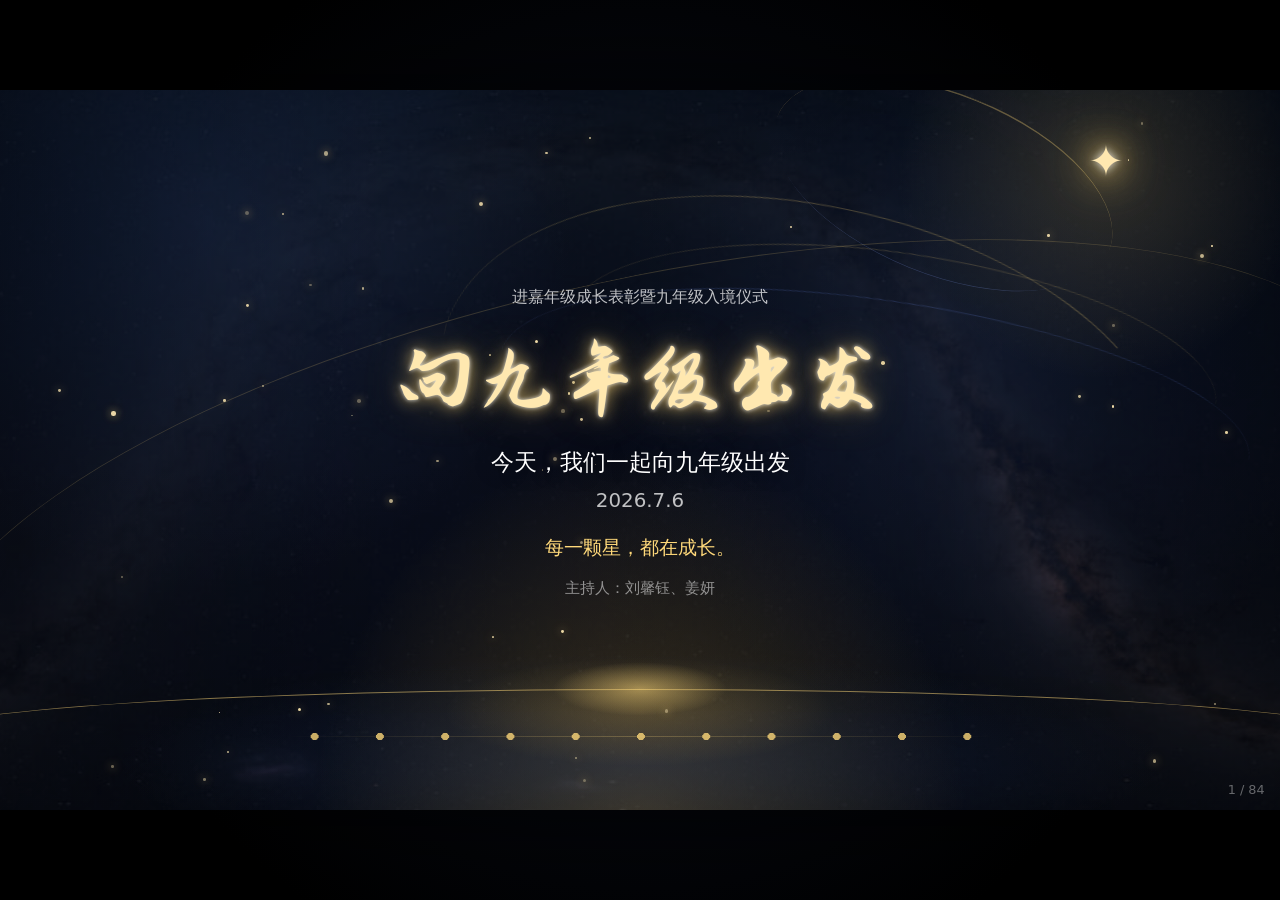
==== index.html @ c9b5b0d7 "Biaozhanghui V0.1" ====
<!doctype html>
<html lang="zh-CN">
  <head>
    <meta charset="utf-8" />
    <meta name="viewport" content="width=device-width, initial-scale=1" />
    <title>向九年级出发｜成长表彰暨九年级入境仪式</title>
    <link rel="stylesheet" href="style.css" />
  </head>
  <body>
    <div id="app" class="app">
      <main id="stage" class="stage" aria-live="polite"></main>
      <div id="progress" class="progress" aria-hidden="true"></div>
      <div id="blackout" class="blackout" hidden></div>
      <aside id="menu" class="menu" hidden>
        <div class="menu-panel">
          <div class="menu-head">
            <div>
              <p class="menu-kicker">环节菜单</p>
              <h2>快速跳转</h2>
            </div>
            <button id="menuClose" class="menu-close" type="button" aria-label="关闭菜单">×</button>
          </div>
          <div id="menuList" class="menu-list"></div>
        </div>
      </aside>
    </div>

    <script src="data.js"></script>
    <script src="game-data.js"></script>
    <script src="script.js"></script>
  </body>
</html>
---- style.css ----
@font-face {
  font-family: "LongCangLocal";
  src: url("fonts/LongCang-Regular.ttf") format("truetype");
  font-display: swap;
}

@font-face {
  font-family: "ZhiMangLocal";
  src: url("fonts/ZhiMangXing-Regular.ttf") format("truetype");
  font-display: swap;
}

:root {
  --space-0: #0b1020;
  --space-1: #111a34;
  --space-2: #1b2a4e;
  --space-3: #243b6b;
  --gold: #f8c24a;
  --gold-soft: #ffd97a;
  --gold-pale: #ffe8b0;
  --white: #ffffff;
  --ink-soft: rgba(255, 255, 255, 0.74);
  --ink-faint: rgba(255, 255, 255, 0.52);
  --line: rgba(255, 217, 122, 0.24);
  --line-strong: rgba(255, 217, 122, 0.46);
  --panel: rgba(8, 16, 36, 0.56);
  --font-sans: "Microsoft YaHei", "PingFang SC", "Noto Sans CJK SC", system-ui, sans-serif;
  --font-display: "LongCangLocal", "ZhiMangLocal", "STKaiti", "KaiTi", serif;
}

* {
  box-sizing: border-box;
}

html,
body {
  width: 100%;
  height: 100%;
  margin: 0;
  overflow: hidden;
  background: #000;
  color: var(--white);
  font-family: var(--font-sans);
}

button {
  font: inherit;
}

.app {
  position: relative;
  width: 100vw;
  height: 100vh;
  display: grid;
  place-items: center;
  background:
    radial-gradient(circle at 50% 50%, rgba(17, 26, 52, 0.52), #000 72%),
    #000;
}

.stage {
  position: relative;
  width: min(100vw, 177.7778vh);
  height: min(56.25vw, 100vh);
  aspect-ratio: 16 / 9;
  overflow: hidden;
  isolation: isolate;
  background:
    radial-gradient(circle at 16% 18%, rgba(36, 59, 107, 0.42), transparent 30%),
    radial-gradient(circle at 76% 38%, rgba(23, 42, 86, 0.45), transparent 34%),
    linear-gradient(180deg, #071020 0%, var(--space-0) 52%, #050914 100%);
  box-shadow: 0 0 80px rgba(0, 0, 0, 0.72);
}

.stage::before,
.stage::after {
  content: "";
  position: absolute;
  inset: 0;
  pointer-events: none;
}

.stage::before {
  z-index: -5;
  background-image: url("images/starfield.jpg");
  background-size: cover;
  background-position: center;
  opacity: 0.18;
  transform: scale(1.15);
  filter: saturate(1.2) contrast(1.05);
}

.stage::after {
  z-index: -3;
  background:
    radial-gradient(ellipse at 50% 101%, rgba(248, 194, 74, 0.24), transparent 36%),
    radial-gradient(circle at 86% 12%, rgba(255, 217, 122, 0.16), transparent 16%),
    linear-gradient(90deg, rgba(0, 0, 0, 0.24), transparent 32%, rgba(0, 0, 0, 0.3));
}

.cosmic-horizon {
  position: absolute;
  left: -10%;
  right: -10%;
  bottom: -16%;
  height: 40%;
  z-index: -1;
  pointer-events: none;
  background:
    radial-gradient(ellipse at 50% 18%, rgba(255, 217, 122, 0.52), transparent 8%),
    radial-gradient(ellipse at 50% 26%, rgba(248, 194, 74, 0.2), transparent 18%),
    radial-gradient(ellipse at 50% 44%, rgba(36, 59, 107, 0.34), transparent 48%);
}

.cosmic-horizon::before {
  content: "";
  position: absolute;
  left: 3%;
  right: 3%;
  top: 18%;
  height: 32%;
  border-top: 1px solid rgba(255, 217, 122, 0.52);
  border-radius: 50% 50% 0 0;
  filter: drop-shadow(0 0 18px rgba(248, 194, 74, 0.38));
}

.shooting-star {
  position: absolute;
  right: 12%;
  top: 7%;
  width: 3.2vw;
  height: 3.2vw;
  z-index: -1;
  pointer-events: none;
  background: none;
  filter: drop-shadow(0 0 22px rgba(255, 217, 122, 0.86));
  animation: starPulse 3.8s ease-in-out infinite alternate;
}

.shooting-star::before {
  content: "✦";
  position: absolute;
  inset: 0;
  display: grid;
  place-items: center;
  color: var(--gold-pale);
  font-size: 3.35vw;
  line-height: 1;
  text-shadow:
    0 0 8px rgba(255, 255, 255, 0.82),
    0 0 24px rgba(255, 217, 122, 0.82),
    0 0 42px rgba(248, 194, 74, 0.5);
}

.shooting-star::after {
  content: "";
  position: absolute;
  right: 42%;
  top: 50%;
  width: 28vw;
  height: 14vw;
  border-top: 1px solid rgba(255, 217, 122, 0.34);
  border-radius: 50%;
  transform: rotate(22deg);
  transform-origin: right center;
  box-shadow:
    0 -0.35vw 0 -0.32vw rgba(255, 217, 122, 0.32),
    0 0.46vw 0 -0.42vw rgba(143, 171, 255, 0.25);
}

.star-river {
  position: absolute;
  right: 8%;
  top: 16%;
  width: 58%;
  height: 58%;
  z-index: -2;
  pointer-events: none;
  border-top: 1px solid rgba(255, 217, 122, 0.26);
  border-right: 1px solid transparent;
  border-radius: 50%;
  transform: rotate(12deg);
  filter: drop-shadow(0 0 18px rgba(248, 194, 74, 0.18));
}

.star-river::before,
.star-river::after,
.orbit {
  content: "";
  position: absolute;
  inset: 7% -4% auto auto;
  width: 88%;
  height: 52%;
  border-top: 1px solid rgba(255, 217, 122, 0.18);
  border-radius: 50%;
  transform: rotate(-4deg);
}

.star-river::after {
  inset: 19% -10% auto auto;
  width: 102%;
  border-top-color: rgba(116, 149, 255, 0.18);
}

.orbit {
  left: -7%;
  top: 26%;
  width: 116%;
  height: 72%;
  z-index: -2;
  border-top-color: rgba(255, 217, 122, 0.18);
  transform: rotate(-12deg);
  animation: orbitSweep 10s ease-in-out infinite alternate;
}

.star {
  position: absolute;
  width: var(--size);
  height: var(--size);
  left: var(--x);
  top: var(--y);
  z-index: -1;
  pointer-events: none;
  border-radius: 50%;
  background: rgba(255, 233, 178, var(--alpha));
  box-shadow:
    0 0 9px rgba(255, 217, 122, 0.78),
    0 0 22px rgba(248, 194, 74, 0.2);
  animation: twinkle var(--speed) ease-in-out infinite alternate;
}

.safe {
  position: absolute;
  inset: 7.2% 7.6%;
  display: flex;
  flex-direction: column;
  justify-content: center;
}

.stage.is-entering .safe,
.stage.is-entering .warmup-media,
.stage.is-entering .photo-media {
  animation: slideEnter 820ms cubic-bezier(0.2, 0.74, 0.18, 1) both;
}

.stage.is-leaving .safe,
.stage.is-leaving .warmup-media,
.stage.is-leaving .photo-media {
  animation: slideLeave 460ms ease-in both;
}

.stage.is-entering .shooting-star {
  animation: starPulse 3.8s ease-in-out infinite alternate, shootingEnter 900ms ease-out both;
}

.topline {
  display: flex;
  align-items: center;
  gap: 1.1vw;
  color: var(--gold-soft);
  font-size: 1.28vw;
  line-height: 1.2;
}

.topline::before {
  content: "";
  width: 4.4vw;
  height: 1px;
  background: linear-gradient(90deg, transparent, var(--gold-soft), transparent);
  box-shadow: 0 0 12px rgba(248, 194, 74, 0.6);
}

.headline {
  margin: 1vw 0 0;
  font-family: var(--font-display);
  font-size: 7.4vw;
  font-weight: 400;
  line-height: 1;
  letter-spacing: 0;
  color: var(--gold-pale);
  text-shadow:
    0 0 4px rgba(255, 255, 255, 0.78),
    0 0 16px rgba(255, 217, 122, 0.82),
    0 0 44px rgba(248, 194, 74, 0.35);
}

.headline.compact {
  font-family: var(--font-display);
  font-size: 5.5vw;
  font-weight: 400;
}

.subhead {
  max-width: 72vw;
  margin: 1vw 0 0;
  color: var(--white);
  font-size: 2vw;
  line-height: 1.38;
  text-shadow: 0 0 18px rgba(0, 0, 0, 0.54);
}

.opening .safe {
  align-items: center;
  text-align: center;
  inset: 6% 8% 12%;
}

.opening .topline {
  margin-top: 2.2vw;
  color: var(--ink-soft);
}

.opening .topline::before {
  display: none;
}

.opening .headline {
  margin-top: 2.2vw;
  font-size: 7.1vw;
}

.opening .subhead {
  margin-top: 1.6vw;
  font-size: 1.82vw;
}

.event-date {
  margin-top: 0.8vw;
  color: var(--ink-soft);
  font-size: 1.55vw;
}

.opening-line {
  margin: 1.8vw 0 0;
  color: var(--gold-soft);
  font-size: 1.5vw;
}

.hosts {
  margin-top: 1.35vw;
  color: var(--ink-faint);
  font-size: 1.18vw;
}

.star-lights {
  position: absolute;
  left: 22%;
  right: 22%;
  bottom: 8.2%;
  height: 2.2vw;
  z-index: -1;
  opacity: 0.82;
  background:
    radial-gradient(circle, rgba(255, 217, 122, 0.96) 0 11%, transparent 12%) 0 0.5vw / 5.1vw 1.2vw repeat-x,
    linear-gradient(90deg, transparent, rgba(255, 217, 122, 0.3), transparent) center 1vw / 100% 1px no-repeat;
}

.warmup-media,
.photo-media {
  position: absolute;
  inset: 0;
  overflow: hidden;
}

.warmup-media img,
.warmup-media video,
.photo-media img {
  width: 100%;
  height: 100%;
  display: block;
  object-fit: cover;
}

.warmup-media video {
  position: absolute;
  inset: 0;
  opacity: 0;
  transition: opacity 0.5s ease;
}

.warmup-media.has-video video {
  opacity: 1;
}

.warmup-media::after,
.photo-media::after {
  content: "";
  position: absolute;
  inset: 0;
  background:
    linear-gradient(90deg, rgba(5, 9, 20, 0.76), rgba(5, 9, 20, 0.2) 58%, rgba(5, 9, 20, 0.74)),
    linear-gradient(180deg, rgba(5, 9, 20, 0.36), rgba(5, 9, 20, 0.1) 42%, rgba(5, 9, 20, 0.76));
}

.image-fallback {
  position: absolute;
  inset: 0;
  display: none;
  align-items: center;
  justify-content: center;
  padding: 4vw;
  text-align: center;
  color: var(--gold-pale);
  background:
    radial-gradient(circle at 50% 42%, rgba(248, 194, 74, 0.16), transparent 30%),
    rgba(5, 9, 20, 0.95);
  font-size: 2vw;
  line-height: 1.4;
}

.has-missing .image-fallback,
img.is-missing + .image-fallback {
  display: flex;
}

.award-title .safe,
.game-title .safe,
.game-rule .safe,
.game-set .safe,
.closing .safe {
  align-items: center;
  text-align: center;
}

.award-title .topline,
.game-title .topline,
.game-rule .topline,
.game-set .topline,
.closing .topline {
  justify-content: center;
}

.award-title .topline::before,
.game-title .topline::before,
.game-rule .topline::before,
.game-set .topline::before,
.closing .topline::before {
  display: none;
}

.award-title .headline,
.game-title .headline,
.game-rule .headline,
.game-set .headline {
  font-family: var(--font-display);
  font-size: 6.4vw;
  font-weight: 400;
}

.award-glow {
  position: absolute;
  left: 50%;
  top: 50%;
  width: 44vw;
  height: 44vw;
  z-index: -2;
  pointer-events: none;
  border-radius: 50%;
  background:
    radial-gradient(circle, rgba(255, 217, 122, 0.18), transparent 58%),
    conic-gradient(from 120deg, transparent, rgba(255, 217, 122, 0.14), transparent 42%);
  transform: translate(-50%, -50%);
  filter: blur(0.5px);
  animation: glowOpen 1.2s ease-out both;
}

.award-star {
  position: absolute;
  left: 50%;
  top: 49%;
  width: 22vw;
  height: 22vw;
  z-index: -1;
  pointer-events: none;
  transform: translate(-50%, -50%);
  clip-path: polygon(50% 3%, 60% 35%, 94% 35%, 66% 55%, 77% 88%, 50% 68%, 23% 88%, 34% 55%, 6% 35%, 40% 35%);
  background:
    linear-gradient(135deg, transparent 29%, rgba(255, 217, 122, 0.82) 30% 33%, transparent 34%),
    radial-gradient(circle, rgba(255, 217, 122, 0.08), rgba(255, 217, 122, 0.02));
  filter: drop-shadow(0 0 16px rgba(255, 217, 122, 0.5));
  opacity: 0.72;
}

.award-list .safe {
  inset: 5.2% 6.4%;
  justify-content: flex-start;
}

.list-head {
  display: flex;
  align-items: end;
  justify-content: space-between;
  gap: 2vw;
  padding-bottom: 1.2vw;
  border-bottom: 1px solid rgba(255, 217, 122, 0.34);
}

.list-title {
  margin: 0;
  color: var(--gold-pale);
  font-family: var(--font-display);
  font-size: 4.65vw;
  font-weight: 400;
  line-height: 0.98;
  text-shadow:
    0 0 12px rgba(255, 217, 122, 0.75),
    0 0 32px rgba(248, 194, 74, 0.34);
}

.list-subtitle {
  margin: 0 0 0.35vw;
  color: var(--gold-soft);
  font-size: 1.22vw;
}

.count-badge {
  flex: 0 0 auto;
  min-width: 6.4vw;
  padding: 0.48vw 1vw;
  border: 1px solid var(--line-strong);
  border-radius: 0.35vw;
  color: var(--gold-pale);
  background: rgba(11, 16, 32, 0.38);
  font-size: 1.18vw;
  text-align: center;
  box-shadow: 0 0 20px rgba(248, 194, 74, 0.08);
}

.name-grid {
  --cols: 3;
  display: grid;
  grid-template-columns: repeat(var(--cols), minmax(0, 1fr));
  gap: 0.64vw 1.55vw;
  margin-top: 1.55vw;
}

.name-chip {
  position: relative;
  min-height: 3.32vw;
  display: flex;
  align-items: center;
  justify-content: center;
  padding: 0.42vw 0.8vw 0.42vw 1.35vw;
  border: 0;
  border-bottom: 1px solid rgba(255, 217, 122, 0.18);
  border-radius: 0;
  background: linear-gradient(90deg, transparent, rgba(255, 217, 122, 0.055), transparent);
  color: var(--white);
  font-size: var(--name-size, 2vw);
  font-weight: 650;
  line-height: 1.08;
  text-align: center;
  text-shadow: 0 0 12px rgba(0, 0, 0, 0.68);
  animation: nameRise 420ms ease-out both;
  animation-delay: calc(var(--i, 0) * 8ms);
}

.name-chip::before {
  content: "";
  position: absolute;
  left: 0.22vw;
  top: 50%;
  width: 0.42vw;
  height: 0.42vw;
  border-radius: 50%;
  background: var(--gold-soft);
  box-shadow: 0 0 14px rgba(255, 217, 122, 0.72);
  transform: translateY(-50%);
}

.group-grid {
  display: grid;
  grid-template-columns: repeat(3, minmax(0, 1fr));
  gap: 1.15vw;
  margin-top: 2vw;
}

.group-card {
  min-height: 8.2vw;
  padding: 1.15vw 1.15vw;
  border: 1px solid rgba(255, 217, 122, 0.28);
  border-radius: 0.38vw;
  background:
    radial-gradient(circle at 85% 16%, rgba(255, 217, 122, 0.12), transparent 20%),
    rgba(8, 16, 36, 0.48);
  box-shadow: 0 0 28px rgba(248, 194, 74, 0.08);
}

.group-label {
  margin: 0 0 0.75vw;
  color: var(--ink-soft);
  font-size: 1.12vw;
}

.group-names {
  margin: 0;
  color: var(--gold-pale);
  font-size: 2.58vw;
  font-weight: 750;
  line-height: 1.12;
  text-shadow: 0 0 16px rgba(248, 194, 74, 0.26);
}

.placeholder-list {
  display: grid;
  place-items: center;
  min-height: 22vw;
  margin-top: 2vw;
  border: 1px dashed rgba(255, 217, 122, 0.45);
  color: var(--gold-pale);
  background: rgba(8, 16, 36, 0.38);
  font-size: 2.4vw;
}

.performance .safe,
.speech .safe {
  inset: 10% 9%;
  align-items: center;
  text-align: center;
}

.section-label {
  margin: 0;
  color: var(--gold-soft);
  font-size: 1.34vw;
}

.program-title {
  margin: 1.35vw 0 0;
  color: var(--gold-pale);
  font-family: var(--font-display);
  font-size: 6.4vw;
  font-weight: 400;
  line-height: 1.02;
  text-shadow:
    0 0 12px rgba(255, 217, 122, 0.72),
    0 0 40px rgba(248, 194, 74, 0.34);
}

.performer {
  margin-top: 1.35vw;
  color: var(--white);
  font-size: 1.72vw;
}

.duration {
  display: none;
}

.quiet-mark {
  position: absolute;
  right: 8%;
  bottom: 12%;
  width: 28vw;
  height: 16vw;
  z-index: -1;
  pointer-events: none;
  border-top: 1px solid rgba(255, 217, 122, 0.28);
  border-radius: 50%;
  opacity: 0.82;
  transform: rotate(-10deg);
}

.quiet-mark::before,
.quiet-mark::after {
  content: "♪";
  position: absolute;
  color: var(--gold-soft);
  font-size: 1.8vw;
  text-shadow: 0 0 16px rgba(248, 194, 74, 0.56);
}

.quiet-mark::before {
  left: 14%;
  top: 26%;
}

.quiet-mark::after {
  right: 18%;
  top: 8%;
}

.speech-card {
  width: 60vw;
  padding: 0;
  border: 0;
  background: none;
}

.speech-card .program-title {
  font-size: 5.8vw;
}

.rule-lines {
  display: grid;
  gap: 1.05vw;
  margin-top: 2.3vw;
  color: var(--white);
  font-size: 2vw;
  line-height: 1.35;
}

.rule-lines p {
  margin: 0;
  padding: 0.32vw 0;
  text-shadow: 0 0 18px rgba(0, 0, 0, 0.62);
}

.game-board .safe,
.game-question .safe {
  inset: 7% 7.5%;
  justify-content: center;
}

.game-layout {
  display: grid;
  grid-template-columns: 52% 1fr;
  gap: 3.2vw;
  align-items: center;
  height: 100%;
}

.game-image {
  position: relative;
  height: 72vh;
  max-height: 40.5vw;
  overflow: hidden;
  border: 1px solid var(--line-strong);
  border-radius: 0.38vw;
  background: rgba(5, 9, 20, 0.78);
  box-shadow:
    0 0 22px rgba(248, 194, 74, 0.12),
    inset 0 0 32px rgba(255, 217, 122, 0.05);
}

.game-image img {
  width: 100%;
  height: 100%;
  display: block;
  object-fit: cover;
  transform-origin: 50% 46%;
  transition: transform 0.65s ease, filter 0.65s ease, object-fit 0.35s ease;
}

.game-stage-0 .game-image img {
  transform: scale(1.78);
  filter: saturate(0.9) contrast(1.08) brightness(0.94);
}

.game-stage-1 .game-image img {
  transform: scale(1.94);
  filter: saturate(1.08) contrast(1.16) brightness(1.08);
}

.game-stage-2 .game-image img {
  object-fit: contain;
  transform: scale(1);
  filter: none;
}

.game-stage-1 .game-image {
  box-shadow:
    0 0 0 2px rgba(255, 217, 122, 0.32),
    0 0 42px rgba(248, 194, 74, 0.34);
}

.game-copy {
  position: relative;
  min-height: 28vw;
  display: flex;
  flex-direction: column;
  justify-content: center;
}

.game-copy::before {
  content: "→";
  position: absolute;
  left: -2.5vw;
  top: 50%;
  color: var(--gold-soft);
  font-size: 2vw;
  transform: translate(-50%, -50%);
  text-shadow: 0 0 16px rgba(248, 194, 74, 0.52);
}

.game-tag {
  width: max-content;
  padding: 0.42vw 0.8vw;
  border: 1px solid var(--line);
  border-radius: 0.35vw;
  color: var(--gold-soft);
  background: rgba(5, 9, 20, 0.36);
  font-size: 1.05vw;
}

.game-copy .game-question {
  margin: 1.35vw 0 0;
  color: var(--white);
  font-size: 3.4vw;
  font-weight: 750;
  line-height: 1.14;
  text-shadow: 0 0 20px rgba(0, 0, 0, 0.72);
}

.game-step {
  margin-top: 1.1vw;
  color: var(--ink-soft);
  font-size: 1.22vw;
}

.answer-box {
  position: relative;
  min-height: 8.4vw;
  margin-top: 2.1vw;
  padding: 1.2vw 1.35vw;
  border: 1px solid rgba(255, 217, 122, 0.34);
  border-radius: 0.38vw;
  background:
    radial-gradient(circle at 14% 22%, rgba(255, 217, 122, 0.16), transparent 28%),
    rgba(5, 9, 20, 0.46);
  opacity: 0;
  transform: translateY(0.85vw) scale(0.99);
  transition: opacity 0.45s ease, transform 0.45s ease;
}

.game-stage-2 .answer-box {
  opacity: 1;
  transform: translateY(0) scale(1);
}

.game-stage-2 .answer-box::after {
  content: "";
  position: absolute;
  inset: -1.2vw;
  z-index: -1;
  border-radius: 50%;
  background: radial-gradient(circle, rgba(255, 217, 122, 0.16), transparent 62%);
  animation: answerGlow 900ms ease-out both;
}

.answer-label {
  margin: 0 0 0.48vw;
  color: var(--ink-soft);
  font-size: 1.12vw;
}

.answer-name {
  margin: 0;
  color: var(--gold-pale);
  font-size: 4.05vw;
  font-weight: 850;
  line-height: 1.06;
  text-shadow:
    0 0 8px rgba(255, 255, 255, 0.64),
    0 0 22px rgba(255, 217, 122, 0.64),
    0 0 44px rgba(248, 194, 74, 0.28);
}

.photo .safe {
  justify-content: flex-end;
  padding-bottom: 3vw;
}

.photo .headline {
  font-size: 5.3vw;
}

.closing .headline {
  font-size: 6.2vw;
}

.closing-lines {
  display: grid;
  gap: 0.72vw;
  margin-top: 1.8vw;
  color: var(--ink-soft);
  font-size: 1.58vw;
}

.progress {
  position: absolute;
  right: calc((100vw - min(100vw, 177.7778vh)) / 2 + 1.2vw);
  bottom: calc((100vh - min(56.25vw, 100vh)) / 2 + 1vw);
  z-index: 8;
  color: rgba(255, 255, 255, 0.38);
  font-family: var(--font-sans);
  font-size: min(1vw, 1.8vh);
  pointer-events: none;
}

.blackout {
  position: fixed;
  inset: 0;
  z-index: 40;
  background: #000;
}

.menu {
  position: fixed;
  inset: 0;
  z-index: 50;
  display: grid;
  place-items: center;
  background: rgba(0, 0, 0, 0.62);
  backdrop-filter: blur(10px);
}

.menu[hidden],
.blackout[hidden] {
  display: none;
}

.menu-panel {
  width: min(78vw, 1280px);
  max-height: 82vh;
  overflow: hidden;
  border: 1px solid var(--line-strong);
  border-radius: 0.45vw;
  background:
    radial-gradient(circle at 88% 12%, rgba(255, 217, 122, 0.12), transparent 18%),
    linear-gradient(180deg, rgba(11, 16, 32, 0.98), rgba(5, 9, 20, 0.98));
  box-shadow: 0 18px 70px rgba(0, 0, 0, 0.58);
}

.menu-head {
  display: flex;
  align-items: center;
  justify-content: space-between;
  gap: 2vw;
  padding: 1.35vw 1.5vw;
  border-bottom: 1px solid rgba(255, 217, 122, 0.18);
}

.menu-kicker {
  margin: 0 0 0.3vw;
  color: var(--ink-soft);
  font-size: 1vw;
}

.menu h2 {
  margin: 0;
  color: var(--gold-pale);
  font-size: 1.9vw;
}

.menu-close {
  width: 2.8vw;
  height: 2.8vw;
  border: 1px solid var(--line);
  border-radius: 50%;
  color: var(--gold-pale);
  background: rgba(255, 255, 255, 0.04);
  font-size: 1.8vw;
  cursor: pointer;
}

.menu-list {
  max-height: 64vh;
  overflow: auto;
  display: grid;
  grid-template-columns: repeat(3, minmax(0, 1fr));
  gap: 0.55vw;
  padding: 0.9vw;
}

.menu-item {
  min-height: 3.1vw;
  padding: 0.75vw 0.82vw;
  border: 1px solid rgba(255, 217, 122, 0.14);
  border-radius: 0.32vw;
  color: var(--white);
  background: rgba(255, 255, 255, 0.025);
  text-align: left;
  cursor: pointer;
}

.menu-item:hover,
.menu-item.active {
  border-color: rgba(255, 217, 122, 0.56);
  background: rgba(255, 217, 122, 0.1);
}

.menu-index {
  display: block;
  margin-bottom: 0.24vw;
  color: var(--ink-faint);
  font-size: 0.86vw;
}

.menu-title {
  display: block;
  color: var(--white);
  font-size: 1.02vw;
  line-height: 1.25;
}

@keyframes slideEnter {
  from {
    opacity: 0;
    transform: scale(1.025) translateY(1.2vw);
    filter: blur(8px);
  }
  to {
    opacity: 1;
    transform: scale(1) translateY(0);
    filter: blur(0);
  }
}

@keyframes slideLeave {
  from {
    opacity: 1;
    transform: scale(1);
    filter: blur(0);
  }
  to {
    opacity: 0;
    transform: scale(0.985) translateY(-0.8vw);
    filter: blur(6px);
  }
}

@keyframes shootingEnter {
  from {
    opacity: 0;
    transform: translate(2vw, -1.2vw) scale(0.82);
  }
  to {
    opacity: 1;
    transform: translate(0, 0) scale(1);
  }
}

@keyframes twinkle {
  from {
    opacity: 0.32;
    transform: scale(0.86);
  }
  to {
    opacity: 1;
    transform: scale(1.24);
  }
}

@keyframes orbitSweep {
  from {
    opacity: 0.32;
    transform: rotate(-13deg) translateY(0);
  }
  to {
    opacity: 0.74;
    transform: rotate(-9deg) translateY(-0.8vw);
  }
}

@keyframes starPulse {
  from {
    opacity: 0.78;
    filter: drop-shadow(0 0 16px rgba(255, 217, 122, 0.62));
  }
  to {
    opacity: 1;
    filter: drop-shadow(0 0 28px rgba(255, 217, 122, 0.92));
  }
}

@keyframes glowOpen {
  from {
    opacity: 0;
    transform: translate(-50%, -50%) scale(0.66);
  }
  to {
    opacity: 1;
    transform: translate(-50%, -50%) scale(1);
  }
}

@keyframes nameRise {
  from {
    opacity: 0;
    transform: translateY(0.45vw);
  }
  to {
    opacity: 1;
    transform: translateY(0);
  }
}

@keyframes answerGlow {
  from {
    opacity: 0;
    transform: scale(0.74);
  }
  to {
    opacity: 1;
    transform: scale(1.06);
  }
}
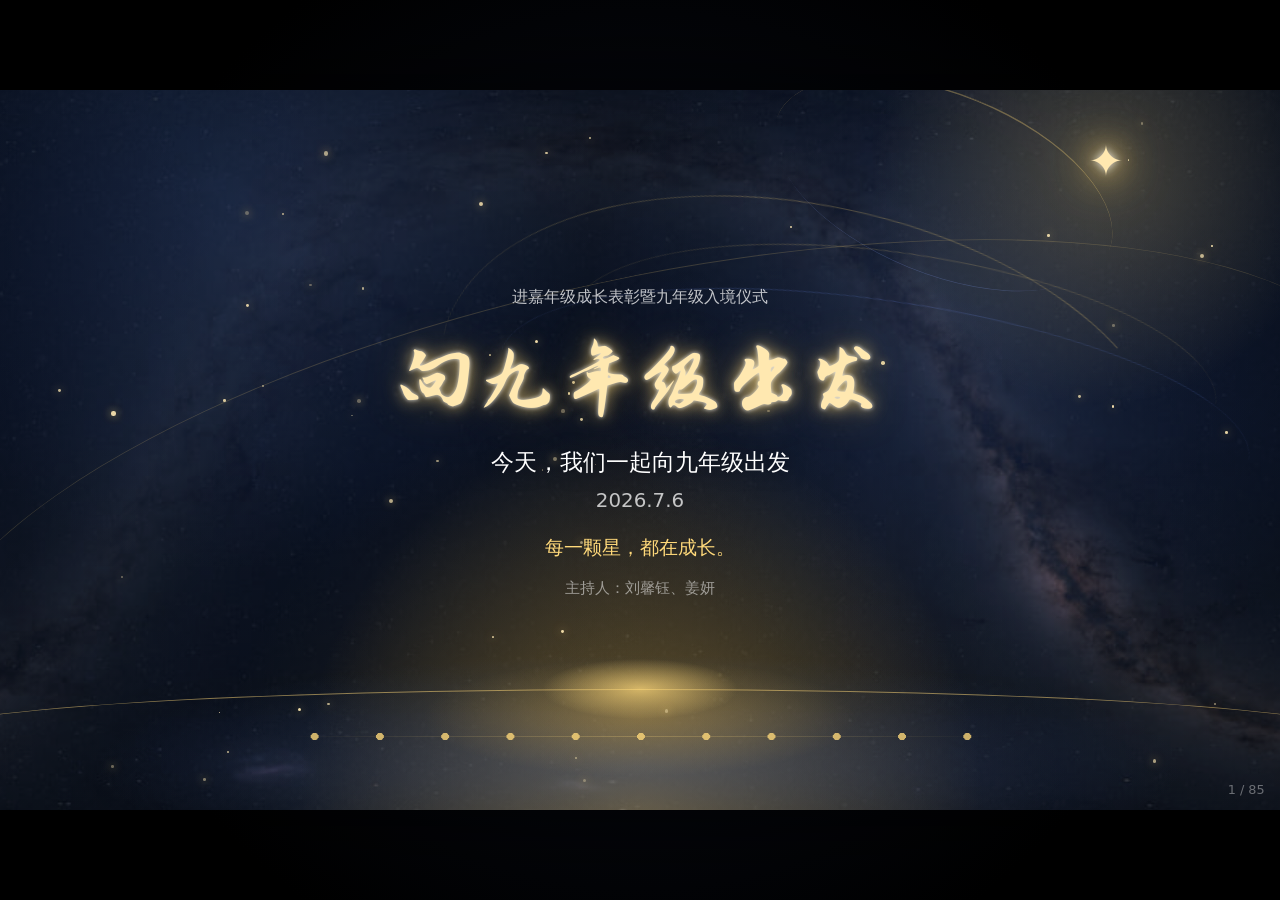
==== commit 16aa3006: "Biaozhanghui V0.1 Final Polish" ====
--- a/index.html
+++ b/index.html
@@ -9,6 +9,7 @@
   <body>
     <div id="app" class="app">
       <main id="stage" class="stage" aria-live="polite"></main>
+      <div id="transitionTrail" class="transition-trail" aria-hidden="true"></div>
       <div id="progress" class="progress" aria-hidden="true"></div>
       <div id="blackout" class="blackout" hidden></div>
       <aside id="menu" class="menu" hidden>
--- a/style.css
+++ b/style.css
@@ -23,7 +23,7 @@
   --ink-faint: rgba(255, 255, 255, 0.52);
   --line: rgba(255, 217, 122, 0.24);
   --line-strong: rgba(255, 217, 122, 0.46);
-  --panel: rgba(8, 16, 36, 0.56);
+  --panel: rgba(15, 28, 58, 0.5);
   --font-sans: "Microsoft YaHei", "PingFang SC", "Noto Sans CJK SC", system-ui, sans-serif;
   --font-display: "LongCangLocal", "ZhiMangLocal", "STKaiti", "KaiTi", serif;
 }
@@ -66,9 +66,10 @@
   overflow: hidden;
   isolation: isolate;
   background:
-    radial-gradient(circle at 16% 18%, rgba(36, 59, 107, 0.42), transparent 30%),
-    radial-gradient(circle at 76% 38%, rgba(23, 42, 86, 0.45), transparent 34%),
-    linear-gradient(180deg, #071020 0%, var(--space-0) 52%, #050914 100%);
+    radial-gradient(circle at 18% 16%, rgba(53, 82, 145, 0.46), transparent 30%),
+    radial-gradient(circle at 77% 32%, rgba(42, 68, 128, 0.5), transparent 36%),
+    radial-gradient(circle at 50% 100%, rgba(248, 194, 74, 0.18), transparent 44%),
+    linear-gradient(180deg, #0a1428 0%, #0d1830 48%, #081020 100%);
   box-shadow: 0 0 80px rgba(0, 0, 0, 0.72);
 }
 
@@ -85,7 +86,7 @@
   background-image: url("images/starfield.jpg");
   background-size: cover;
   background-position: center;
-  opacity: 0.18;
+  opacity: 0.3;
   transform: scale(1.15);
   filter: saturate(1.2) contrast(1.05);
 }
@@ -93,9 +94,41 @@
 .stage::after {
   z-index: -3;
   background:
-    radial-gradient(ellipse at 50% 101%, rgba(248, 194, 74, 0.24), transparent 36%),
-    radial-gradient(circle at 86% 12%, rgba(255, 217, 122, 0.16), transparent 16%),
-    linear-gradient(90deg, rgba(0, 0, 0, 0.24), transparent 32%, rgba(0, 0, 0, 0.3));
+    radial-gradient(ellipse at 50% 101%, rgba(248, 194, 74, 0.36), transparent 38%),
+    radial-gradient(circle at 86% 12%, rgba(255, 217, 122, 0.24), transparent 18%),
+    linear-gradient(90deg, rgba(0, 0, 0, 0.08), transparent 32%, rgba(0, 0, 0, 0.12));
+}
+
+.transition-trail {
+  position: absolute;
+  inset: 0;
+  z-index: 7;
+  pointer-events: none;
+  opacity: 0;
+}
+
+.transition-trail::before,
+.transition-trail::after {
+  content: "";
+  position: absolute;
+  left: -18%;
+  top: 30%;
+  width: 136%;
+  height: 48%;
+  border-top: 1px solid rgba(255, 217, 122, 0.72);
+  border-radius: 50%;
+  transform: rotate(-8deg) translateX(-8%);
+  filter: drop-shadow(0 0 18px rgba(248, 194, 74, 0.54));
+}
+
+.transition-trail::after {
+  top: 36%;
+  border-top-color: rgba(255, 255, 255, 0.3);
+  transform: rotate(-5deg) translateX(-11%);
+}
+
+.transition-trail.is-running {
+  animation: trailSweep 1.3s ease-in-out both;
 }
 
 .cosmic-horizon {
@@ -107,9 +140,9 @@
   z-index: -1;
   pointer-events: none;
   background:
-    radial-gradient(ellipse at 50% 18%, rgba(255, 217, 122, 0.52), transparent 8%),
-    radial-gradient(ellipse at 50% 26%, rgba(248, 194, 74, 0.2), transparent 18%),
-    radial-gradient(ellipse at 50% 44%, rgba(36, 59, 107, 0.34), transparent 48%);
+    radial-gradient(ellipse at 50% 18%, rgba(255, 217, 122, 0.72), transparent 9%),
+    radial-gradient(ellipse at 50% 28%, rgba(248, 194, 74, 0.3), transparent 20%),
+    radial-gradient(ellipse at 50% 45%, rgba(61, 89, 153, 0.42), transparent 50%);
 }
 
 .cosmic-horizon::before {
@@ -240,13 +273,13 @@
 .stage.is-entering .safe,
 .stage.is-entering .warmup-media,
 .stage.is-entering .photo-media {
-  animation: slideEnter 820ms cubic-bezier(0.2, 0.74, 0.18, 1) both;
+  animation: slideEnter 980ms cubic-bezier(0.2, 0.74, 0.18, 1) both;
 }
 
 .stage.is-leaving .safe,
 .stage.is-leaving .warmup-media,
 .stage.is-leaving .photo-media {
-  animation: slideLeave 460ms ease-in both;
+  animation: slideLeave 650ms ease-in both;
 }
 
 .stage.is-entering .shooting-star {
@@ -308,6 +341,7 @@
 .opening .topline {
   margin-top: 2.2vw;
   color: var(--ink-soft);
+  animation: ritualFade 1.1s ease-out 0.95s both;
 }
 
 .opening .topline::before {
@@ -317,29 +351,34 @@
 .opening .headline {
   margin-top: 2.2vw;
   font-size: 7.1vw;
+  animation: ritualGlow 1.45s ease-out 1.55s both;
 }
 
 .opening .subhead {
   margin-top: 1.6vw;
   font-size: 1.82vw;
+  animation: ritualFade 1.2s ease-out 2.25s both;
 }
 
 .event-date {
   margin-top: 0.8vw;
   color: var(--ink-soft);
   font-size: 1.55vw;
+  animation: ritualFade 1.1s ease-out 2.45s both;
 }
 
 .opening-line {
   margin: 1.8vw 0 0;
   color: var(--gold-soft);
   font-size: 1.5vw;
+  animation: ritualFade 1.1s ease-out 2.75s both;
 }
 
 .hosts {
   margin-top: 1.35vw;
   color: var(--ink-faint);
   font-size: 1.18vw;
+  animation: ritualFade 1.1s ease-out 3.05s both;
 }
 
 .star-lights {
@@ -417,6 +456,7 @@
 .game-title .safe,
 .game-rule .safe,
 .game-set .safe,
+.breath .safe,
 .closing .safe {
   align-items: center;
   text-align: center;
@@ -426,6 +466,7 @@
 .game-title .topline,
 .game-rule .topline,
 .game-set .topline,
+.breath .topline,
 .closing .topline {
   justify-content: center;
 }
@@ -434,6 +475,7 @@
 .game-title .topline::before,
 .game-rule .topline::before,
 .game-set .topline::before,
+.breath .topline::before,
 .closing .topline::before {
   display: none;
 }
@@ -441,7 +483,8 @@
 .award-title .headline,
 .game-title .headline,
 .game-rule .headline,
-.game-set .headline {
+.game-set .headline,
+.breath .headline {
   font-family: var(--font-display);
   font-size: 6.4vw;
   font-weight: 400;
@@ -601,6 +644,69 @@
   text-shadow: 0 0 16px rgba(248, 194, 74, 0.26);
 }
 
+.breakthrough-layout {
+  display: flex;
+  flex-direction: column;
+  align-items: center;
+  margin-top: 1.8vw;
+  text-align: center;
+}
+
+.breakthrough-leap {
+  margin-bottom: 2.35vw;
+}
+
+.breakthrough-leap h2,
+.breakthrough-subjects h2 {
+  margin: 0 0 0.8vw;
+  color: var(--gold-pale);
+  font-family: var(--font-display);
+  font-size: 4.2vw;
+  font-weight: 400;
+  line-height: 1;
+  text-shadow:
+    0 0 10px rgba(255, 217, 122, 0.64),
+    0 0 28px rgba(248, 194, 74, 0.28);
+}
+
+.breakthrough-leap p {
+  margin: 0;
+  color: var(--white);
+  font-size: 3.4vw;
+  font-weight: 760;
+}
+
+.breakthrough-subjects {
+  width: min(58vw, 100%);
+}
+
+.breakthrough-subjects h2 {
+  margin-bottom: 1.15vw;
+  font-size: 3.7vw;
+}
+
+.breakthrough-row {
+  display: grid;
+  grid-template-columns: 1fr 1.4fr;
+  gap: 1.2vw;
+  align-items: baseline;
+  padding: 0.42vw 0;
+  border-bottom: 1px solid rgba(255, 217, 122, 0.2);
+}
+
+.breakthrough-subject {
+  color: var(--gold-soft);
+  font-size: 1.65vw;
+  text-align: right;
+}
+
+.breakthrough-name {
+  color: var(--white);
+  font-size: 2.15vw;
+  font-weight: 720;
+  text-align: left;
+}
+
 .placeholder-list {
   display: grid;
   place-items: center;
@@ -742,23 +848,24 @@
   transition: transform 0.65s ease, filter 0.65s ease, object-fit 0.35s ease;
 }
 
-.game-stage-0 .game-image img {
+.game-mode-focus.game-stage-0 .game-image img {
   transform: scale(1.78);
   filter: saturate(0.9) contrast(1.08) brightness(0.94);
 }
 
-.game-stage-1 .game-image img {
+.game-mode-focus.game-stage-1 .game-image img {
   transform: scale(1.94);
   filter: saturate(1.08) contrast(1.16) brightness(1.08);
 }
 
-.game-stage-2 .game-image img {
+.game-mode-focus.game-stage-2 .game-image img,
+.game-mode-direct .game-image img {
   object-fit: contain;
   transform: scale(1);
   filter: none;
 }
 
-.game-stage-1 .game-image {
+.game-mode-focus.game-stage-1 .game-image {
   box-shadow:
     0 0 0 2px rgba(255, 217, 122, 0.32),
     0 0 42px rgba(248, 194, 74, 0.34);
@@ -823,12 +930,12 @@
   transition: opacity 0.45s ease, transform 0.45s ease;
 }
 
-.game-stage-2 .answer-box {
+.game-revealed .answer-box {
   opacity: 1;
   transform: translateY(0) scale(1);
 }
 
-.game-stage-2 .answer-box::after {
+.game-revealed .answer-box::after {
   content: "";
   position: absolute;
   inset: -1.2vw;
@@ -1020,6 +1127,51 @@
   }
 }
 
+@keyframes trailSweep {
+  0% {
+    opacity: 0;
+    transform: translateX(-8%) scale(1.02);
+  }
+  28% {
+    opacity: 0.82;
+  }
+  100% {
+    opacity: 0;
+    transform: translateX(9%) scale(1);
+  }
+}
+
+@keyframes ritualFade {
+  from {
+    opacity: 0;
+    transform: translateY(0.75vw);
+    filter: blur(5px);
+  }
+  to {
+    opacity: 1;
+    transform: translateY(0);
+    filter: blur(0);
+  }
+}
+
+@keyframes ritualGlow {
+  from {
+    opacity: 0;
+    transform: translateY(0.9vw) scale(0.985);
+    filter: blur(8px);
+    text-shadow: none;
+  }
+  to {
+    opacity: 1;
+    transform: translateY(0) scale(1);
+    filter: blur(0);
+    text-shadow:
+      0 0 4px rgba(255, 255, 255, 0.78),
+      0 0 16px rgba(255, 217, 122, 0.82),
+      0 0 44px rgba(248, 194, 74, 0.35);
+  }
+}
+
 @keyframes shootingEnter {
   from {
     opacity: 0;
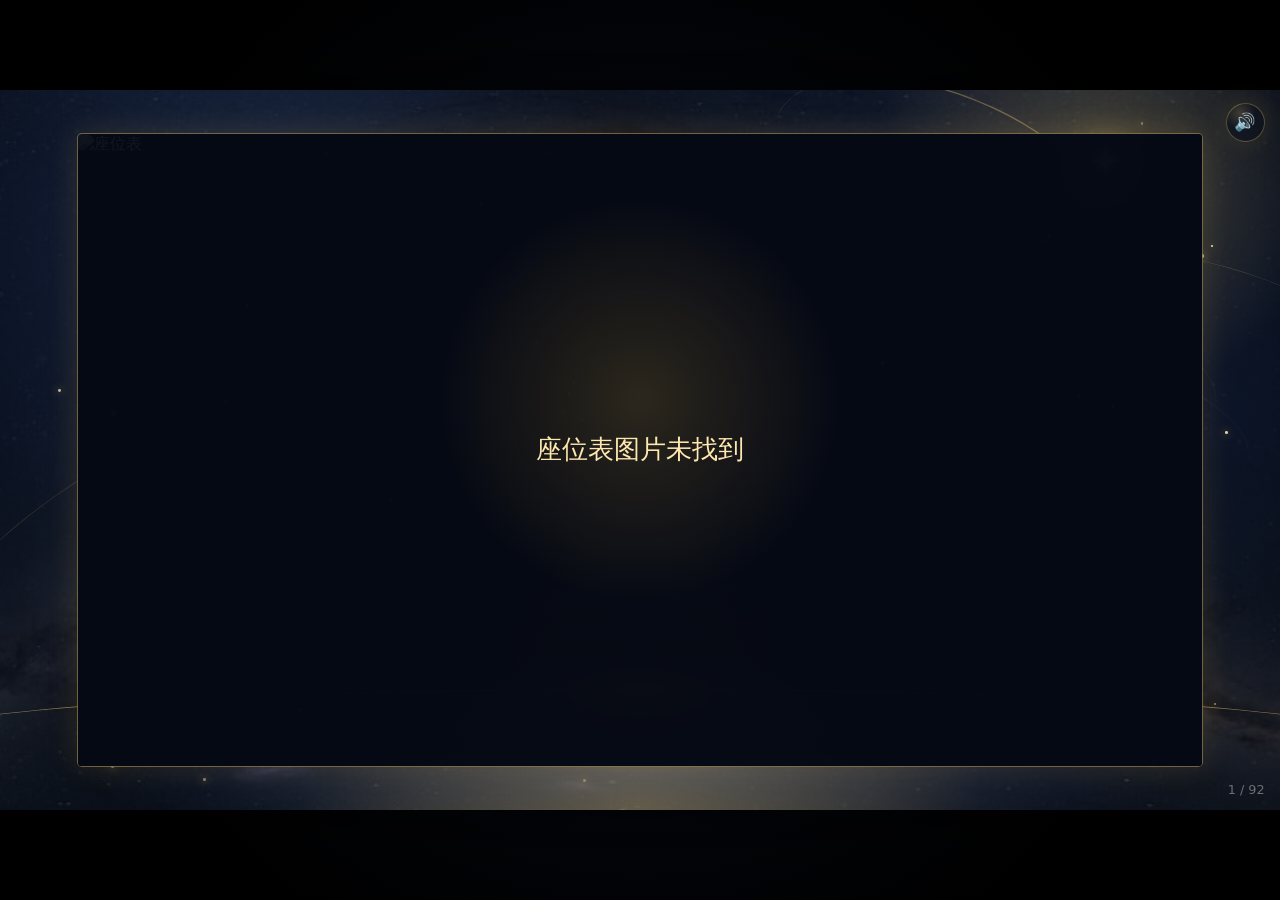
==== commit b8ddbcf9: "更新节目顺序：暖场影像移到开场之前" ====
--- a/index.html
+++ b/index.html
@@ -11,6 +11,7 @@
       <main id="stage" class="stage" aria-live="polite"></main>
       <div id="transitionTrail" class="transition-trail" aria-hidden="true"></div>
       <div id="progress" class="progress" aria-hidden="true"></div>
+      <button id="musicToggle" class="music-toggle" type="button" aria-label="关闭背景音乐" aria-pressed="false">🔊</button>
       <div id="blackout" class="blackout" hidden></div>
       <aside id="menu" class="menu" hidden>
         <div class="menu-panel">
--- a/style.css
+++ b/style.css
@@ -272,13 +272,19 @@
 
 .stage.is-entering .safe,
 .stage.is-entering .warmup-media,
-.stage.is-entering .photo-media {
+.stage.is-entering .photo-media,
+.stage.is-entering .speech-slide-frame,
+.stage.is-entering .seat-map-frame,
+.stage.is-entering .performance-video-wrap {
   animation: slideEnter 980ms cubic-bezier(0.2, 0.74, 0.18, 1) both;
 }
 
 .stage.is-leaving .safe,
 .stage.is-leaving .warmup-media,
-.stage.is-leaving .photo-media {
+.stage.is-leaving .photo-media,
+.stage.is-leaving .speech-slide-frame,
+.stage.is-leaving .seat-map-frame,
+.stage.is-leaving .performance-video-wrap {
   animation: slideLeave 650ms ease-in both;
 }
 
@@ -431,6 +437,10 @@
     linear-gradient(180deg, rgba(5, 9, 20, 0.36), rgba(5, 9, 20, 0.1) 42%, rgba(5, 9, 20, 0.76));
 }
 
+.warmup-media::after {
+  display: none;
+}
+
 .image-fallback {
   position: absolute;
   inset: 0;
@@ -450,6 +460,38 @@
 .has-missing .image-fallback,
 img.is-missing + .image-fallback {
   display: flex;
+}
+
+.seat-map .safe {
+  inset: 4.8% 5.4%;
+  align-items: center;
+  justify-content: center;
+}
+
+.seat-map-frame {
+  position: relative;
+  width: min(88vw, 156vh);
+  height: min(49.5vw, 86vh);
+  display: grid;
+  place-items: center;
+  overflow: hidden;
+  border: 1px solid rgba(255, 217, 122, 0.42);
+  border-radius: 0.38vw;
+  background:
+    radial-gradient(circle at 50% 50%, rgba(255, 217, 122, 0.08), transparent 48%),
+    rgba(5, 9, 20, 0.62);
+  box-shadow:
+    0 0 32px rgba(248, 194, 74, 0.14),
+    inset 0 0 36px rgba(255, 217, 122, 0.05);
+}
+
+.stage .seat-map-frame > img {
+  position: absolute;
+  inset: 0;
+  width: 100%;
+  height: 100%;
+  display: block;
+  object-fit: contain;
 }
 
 .award-title .safe,
@@ -526,10 +568,15 @@
 
 .award-list .safe {
   inset: 5.2% 6.4%;
-  justify-content: flex-start;
+  justify-content: center;
 }
 
 .list-head {
+  position: absolute;
+  left: 0;
+  right: 0;
+  top: 0;
+  flex: 0 0 auto;
   display: flex;
   align-items: end;
   justify-content: space-between;
@@ -571,10 +618,12 @@
 
 .name-grid {
   --cols: 3;
+  flex: 0 1 auto;
+  width: 100%;
   display: grid;
   grid-template-columns: repeat(var(--cols), minmax(0, 1fr));
   gap: 0.64vw 1.55vw;
-  margin-top: 1.55vw;
+  margin-top: 0;
 }
 
 .name-chip {
@@ -594,8 +643,8 @@
   line-height: 1.08;
   text-align: center;
   text-shadow: 0 0 12px rgba(0, 0, 0, 0.68);
-  animation: nameRise 420ms ease-out both;
-  animation-delay: calc(var(--i, 0) * 8ms);
+  animation: nameRise 680ms ease-out both;
+  animation-delay: calc(var(--i, 0) * 58ms);
 }
 
 .name-chip::before {
@@ -612,10 +661,11 @@
 }
 
 .group-grid {
+  width: 100%;
   display: grid;
   grid-template-columns: repeat(3, minmax(0, 1fr));
   gap: 1.15vw;
-  margin-top: 2vw;
+  margin-top: 0;
 }
 
 .group-card {
@@ -648,7 +698,7 @@
   display: flex;
   flex-direction: column;
   align-items: center;
-  margin-top: 1.8vw;
+  margin-top: 0;
   text-align: center;
 }
 
@@ -711,7 +761,7 @@
   display: grid;
   place-items: center;
   min-height: 22vw;
-  margin-top: 2vw;
+  margin-top: 0;
   border: 1px dashed rgba(255, 217, 122, 0.45);
   color: var(--gold-pale);
   background: rgba(8, 16, 36, 0.38);
@@ -723,6 +773,18 @@
   inset: 10% 9%;
   align-items: center;
   text-align: center;
+}
+
+.performance.has-performance-video .safe {
+  z-index: 2;
+  transition: opacity 0.9s ease, transform 0.9s ease, filter 0.9s ease;
+}
+
+.performance.video-started .performance-intro {
+  opacity: 0;
+  transform: translateY(-0.8vw);
+  filter: blur(8px);
+  pointer-events: none;
 }
 
 .section-label {
@@ -749,6 +811,46 @@
   font-size: 1.72vw;
 }
 
+.video-hint {
+  margin: 2.1vw 0 0;
+  color: var(--ink-soft);
+  font-size: 1.2vw;
+}
+
+.performance-video-wrap {
+  position: absolute;
+  inset: 0;
+  z-index: 0;
+  overflow: hidden;
+  background:
+    radial-gradient(circle at 50% 82%, rgba(248, 194, 74, 0.14), transparent 36%),
+    rgba(5, 9, 20, 0.92);
+  opacity: 0;
+  transition: opacity 1.1s ease;
+}
+
+.performance-video-wrap::after {
+  content: "";
+  position: absolute;
+  inset: 0;
+  pointer-events: none;
+  background:
+    radial-gradient(circle at 82% 14%, rgba(255, 217, 122, 0.18), transparent 18%),
+    linear-gradient(180deg, rgba(6, 10, 22, 0.18), rgba(6, 10, 22, 0.06) 50%, rgba(6, 10, 22, 0.42));
+  mix-blend-mode: screen;
+}
+
+.performance.video-started .performance-video-wrap {
+  opacity: 1;
+}
+
+.performance-video {
+  width: 100%;
+  height: 100%;
+  display: block;
+  object-fit: contain;
+}
+
 .duration {
   display: none;
 }
@@ -795,6 +897,65 @@
 
 .speech-card .program-title {
   font-size: 5.8vw;
+}
+
+.speech-image .safe {
+  inset: 4.8% 5.4%;
+  align-items: center;
+  justify-content: center;
+}
+
+.speech-slide-frame {
+  position: relative;
+  width: min(88vw, 156vh);
+  height: min(49.5vw, 86vh);
+  display: grid;
+  place-items: center;
+  overflow: hidden;
+  border: 1px solid rgba(255, 217, 122, 0.36);
+  border-radius: 0.42vw;
+  background:
+    radial-gradient(circle at 50% 50%, rgba(255, 217, 122, 0.1), transparent 42%),
+    rgba(5, 9, 20, 0.58);
+  box-shadow:
+    0 0 36px rgba(248, 194, 74, 0.16),
+    inset 0 0 44px rgba(255, 217, 122, 0.055);
+}
+
+.stage.speech-image.is-entering .speech-slide-frame {
+  animation: speechFade 720ms ease both;
+}
+
+.stage .speech-slide-frame > img {
+  position: absolute;
+  inset: 0;
+  width: 100%;
+  height: 100%;
+  display: block;
+  object-fit: contain;
+}
+
+.speech-slide-frame::after {
+  content: "";
+  position: absolute;
+  inset: 0;
+  pointer-events: none;
+  background:
+    linear-gradient(180deg, rgba(5, 9, 20, 0.08), transparent 26%, rgba(5, 9, 20, 0.12)),
+    radial-gradient(circle at 84% 12%, rgba(255, 217, 122, 0.12), transparent 20%);
+}
+
+.speech-slide-meta {
+  position: absolute;
+  left: 1.2vw;
+  right: 1.2vw;
+  bottom: 0.82vw;
+  z-index: 2;
+  display: flex;
+  justify-content: space-between;
+  color: rgba(255, 255, 255, 0.62);
+  font-size: 0.9vw;
+  text-shadow: 0 0 12px rgba(0, 0, 0, 0.72);
 }
 
 .rule-lines {
@@ -853,12 +1014,7 @@
   filter: saturate(0.9) contrast(1.08) brightness(0.94);
 }
 
-.game-mode-focus.game-stage-1 .game-image img {
-  transform: scale(1.94);
-  filter: saturate(1.08) contrast(1.16) brightness(1.08);
-}
-
-.game-mode-focus.game-stage-2 .game-image img,
+.game-mode-focus.game-stage-1 .game-image img,
 .game-mode-direct .game-image img {
   object-fit: contain;
   transform: scale(1);
@@ -982,6 +1138,58 @@
   margin-top: 1.8vw;
   color: var(--ink-soft);
   font-size: 1.58vw;
+  animation: closingLineFade 1s ease-out 1.2s both;
+}
+
+.closing-thanks {
+  animation: closingThanks 1.2s ease-out both;
+}
+
+.closing-final {
+  margin: 2.6vw 0 0;
+  color: var(--gold-pale);
+  font-family: var(--font-display);
+  font-size: 6.7vw;
+  font-weight: 400;
+  line-height: 1;
+  opacity: 0;
+  text-shadow:
+    0 0 8px rgba(255, 255, 255, 0.72),
+    0 0 24px rgba(255, 217, 122, 0.78),
+    0 0 54px rgba(248, 194, 74, 0.46);
+  animation: closingFinal 1.6s ease-out 3.2s both;
+}
+
+.closing-star-gather {
+  position: absolute;
+  inset: 0;
+  pointer-events: none;
+  z-index: 0;
+}
+
+.closing-star-gather i {
+  position: absolute;
+  left: var(--x);
+  top: var(--y);
+  width: 0.34vw;
+  height: 0.34vw;
+  border-radius: 50%;
+  background: var(--gold-pale);
+  box-shadow:
+    0 0 12px rgba(255, 217, 122, 0.9),
+    0 0 28px rgba(248, 194, 74, 0.35);
+  opacity: 0;
+  animation: starGather 5.6s ease-in-out var(--delay) both;
+}
+
+.closing-blackout {
+  position: absolute;
+  inset: 0;
+  z-index: 10;
+  pointer-events: none;
+  background: #000;
+  opacity: 0;
+  animation: finalBlackout 3.2s ease-in 9.2s forwards;
 }
 
 .progress {
@@ -993,6 +1201,40 @@
   font-family: var(--font-sans);
   font-size: min(1vw, 1.8vh);
   pointer-events: none;
+}
+
+.music-toggle {
+  position: absolute;
+  top: calc((100vh - min(56.25vw, 100vh)) / 2 + 1vw);
+  right: calc((100vw - min(100vw, 177.7778vh)) / 2 + 1.15vw);
+  z-index: 12;
+  width: min(3.1vw, 5.5vh);
+  height: min(3.1vw, 5.5vh);
+  display: grid;
+  place-items: center;
+  border: 1px solid rgba(255, 217, 122, 0.28);
+  border-radius: 999px;
+  color: var(--gold-soft);
+  background:
+    radial-gradient(circle at 35% 25%, rgba(255, 217, 122, 0.2), transparent 42%),
+    rgba(6, 12, 28, 0.46);
+  box-shadow: 0 0 26px rgba(255, 198, 74, 0.12);
+  font-size: min(1.35vw, 2.35vh);
+  line-height: 1;
+  cursor: pointer;
+  backdrop-filter: blur(8px);
+  transition: opacity 0.45s ease, border-color 0.45s ease, box-shadow 0.45s ease, transform 0.45s ease;
+}
+
+.music-toggle:hover,
+.music-toggle:focus-visible {
+  border-color: rgba(255, 217, 122, 0.55);
+  box-shadow: 0 0 32px rgba(255, 198, 74, 0.22);
+  outline: none;
+}
+
+.music-toggle[aria-pressed="true"] {
+  opacity: 0.58;
 }
 
 .blackout {
@@ -1248,3 +1490,80 @@
     transform: scale(1.06);
   }
 }
+
+@keyframes speechFade {
+  from {
+    opacity: 0;
+  }
+  to {
+    opacity: 1;
+  }
+}
+
+@keyframes closingThanks {
+  from {
+    opacity: 0;
+    transform: translateY(0.6vw);
+  }
+  to {
+    opacity: 1;
+    transform: translateY(0);
+  }
+}
+
+@keyframes closingLineFade {
+  from {
+    opacity: 0;
+    transform: translateY(0.45vw);
+  }
+  to {
+    opacity: 1;
+    transform: translateY(0);
+  }
+}
+
+@keyframes closingFinal {
+  0% {
+    opacity: 0;
+    transform: translateY(0.8vw) scale(0.98);
+    filter: blur(8px);
+  }
+  100% {
+    opacity: 1;
+    transform: translateY(0) scale(1);
+    filter: blur(0);
+  }
+}
+
+@keyframes starGather {
+  0% {
+    opacity: 0;
+    left: var(--x);
+    top: var(--y);
+    transform: translate(0, 0) scale(0.7);
+  }
+  28% {
+    opacity: 1;
+  }
+  76% {
+    opacity: 1;
+    left: 50%;
+    top: 50%;
+    transform: translate(-50%, -50%) scale(1.35);
+  }
+  100% {
+    opacity: 0;
+    left: 50%;
+    top: 50%;
+    transform: translate(-50%, -50%) scale(0.5);
+  }
+}
+
+@keyframes finalBlackout {
+  from {
+    opacity: 0;
+  }
+  to {
+    opacity: 1;
+  }
+}
